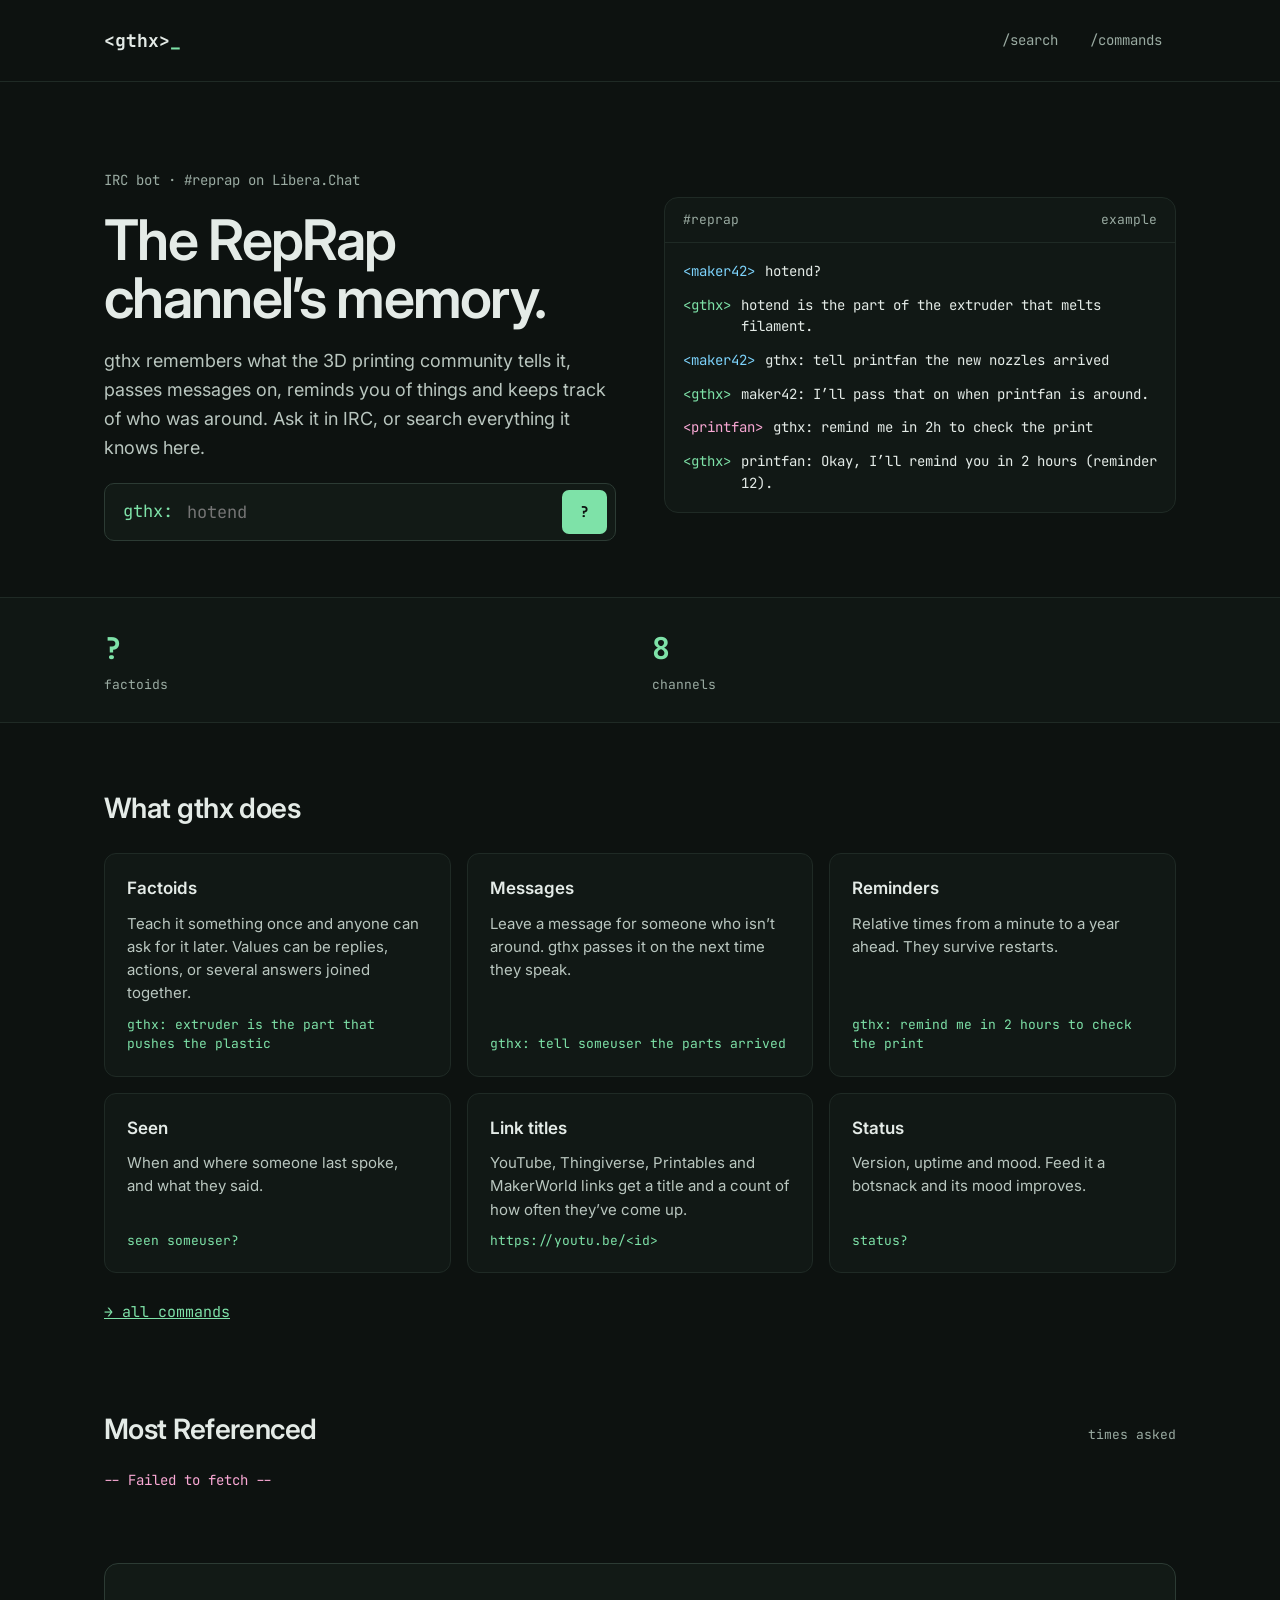
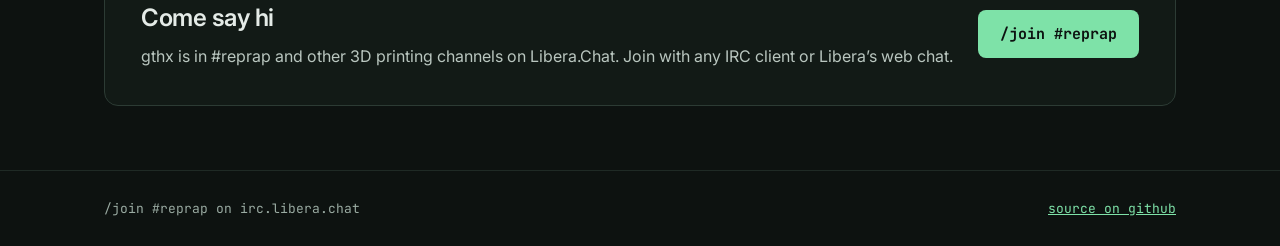
==== site/index.html @ 17c5bcbe "Add the new static site (design B: home, search, commands) Plain HTML, CSS and a small script with n" ====
<!doctype html>
<html lang="en">
<head>
<meta charset="utf-8">
<meta name="viewport" content="width=device-width, initial-scale=1">
<title>gthx · the RepRap channel’s memory</title>
<meta name="description" content="gthx is the factoid bot in #reprap on Libera.Chat. Search everything the 3D printing community has taught it.">
<link rel="icon" href="favicon.ico">
<link rel="preconnect" href="https://fonts.googleapis.com">
<link rel="preconnect" href="https://fonts.gstatic.com" crossorigin>
<link rel="stylesheet" href="https://fonts.googleapis.com/css2?family=JetBrains+Mono:wght@400;500;700&amp;family=Inter:wght@400;500;600&amp;display=swap">
<link rel="stylesheet" href="assets/site.css">
<script src="assets/config.js"></script>
<script src="assets/site.js" defer></script>
</head>
<body data-page="home">
<header class="site-header">
<div class="wrap">
<a class="logo" href="./">&lt;gthx&gt;<span>_</span></a>
<nav class="site-nav" aria-label="Main">
<a href="search.html">/search</a>
<a href="commands.html">/commands</a>
</nav>
</div>
</header>

<main>
<section class="hero">
<div class="wrap">
<div class="hero-text">
<p class="eyebrow">IRC bot · #reprap on Libera.Chat</p>
<h1>The RepRap channel’s memory.</h1>
<p class="lead">gthx remembers what the 3D printing community tells it, passes messages on, reminds you of things and keeps track of who was around. Ask it in IRC, or search everything it knows here.</p>
<form class="search-box" role="search" action="search.html" method="get">
<label for="q">gthx:</label>
<input id="q" name="q" type="search" placeholder="hotend" maxlength="100" autocomplete="off" required>
<button type="submit" aria-label="Search">?</button>
</form>
</div>

<figure class="chat" aria-label="An example conversation with gthx">
<div class="chat-title"><span>#reprap</span><span>example</span></div>
<div class="chat-log">
<p><span class="nick nick-user">&lt;maker42&gt;</span><span>hotend?</span></p>
<p><span class="nick nick-bot">&lt;gthx&gt;</span><span>hotend is the part of the extruder that melts filament.</span></p>
<p><span class="nick nick-user">&lt;maker42&gt;</span><span>gthx: tell printfan the new nozzles arrived</span></p>
<p><span class="nick nick-bot">&lt;gthx&gt;</span><span>maker42: I’ll pass that on when printfan is around.</span></p>
<p><span class="nick nick-other">&lt;printfan&gt;</span><span>gthx: remind me in 2h to check the print</span></p>
<p><span class="nick nick-bot">&lt;gthx&gt;</span><span>printfan: Okay, I’ll remind you in 2 hours (reminder 12).</span></p>
</div>
</figure>
</div>
</section>

<section class="stats" aria-label="Stats">
<div class="wrap">
<div class="stat"><span class="stat-value" id="stat-factoids">…</span><span class="stat-label">factoids</span></div>
<div class="stat"><span class="stat-value">8</span><span class="stat-label">channels</span></div>
</div>
</section>

<div class="wrap home-sections">
<section aria-labelledby="what">
<h2 id="what">What gthx does</h2>
<div class="features">
<article class="feature"><h3>Factoids</h3><p>Teach it something once and anyone can ask for it later. Values can be replies, actions, or several answers joined together.</p><code>gthx: extruder is the part that pushes the plastic</code></article>
<article class="feature"><h3>Messages</h3><p>Leave a message for someone who isn’t around. gthx passes it on the next time they speak.</p><code>gthx: tell someuser the parts arrived</code></article>
<article class="feature"><h3>Reminders</h3><p>Relative times from a minute to a year ahead. They survive restarts.</p><code>gthx: remind me in 2 hours to check the print</code></article>
<article class="feature"><h3>Seen</h3><p>When and where someone last spoke, and what they said.</p><code>seen someuser?</code></article>
<article class="feature"><h3>Link titles</h3><p>YouTube, Thingiverse, Printables and MakerWorld links get a title and a count of how often they’ve come up.</p><code>https://youtu.be/&lt;id&gt;</code></article>
<article class="feature"><h3>Status</h3><p>Version, uptime and mood. Feed it a botsnack and its mood improves.</p><code>status?</code></article>
</div>
<a class="more-link" href="commands.html">→ all commands</a>
</section>

<section aria-labelledby="top">
<div class="section-head">
<h2 id="top">Most Referenced</h2>
<span class="note">times asked</span>
</div>
<p class="status" id="top-status">-- loading --</p>
<ol class="ranked top-grid" id="top-list"></ol>
</section>

<section class="join" aria-labelledby="join">
<div>
<h2 id="join">Come say hi</h2>
<p>gthx is in #reprap and other 3D printing channels on Libera.Chat. Join with any IRC client or Libera’s web chat.</p>
</div>
<a class="button" href="https://web.libera.chat/#reprap">/join #reprap</a>
</section>
</div>
</main>

<footer class="site-footer">
<div class="wrap">
<span>/join #reprap on irc.libera.chat</span>
<a href="https://github.com/gunnbr/GthxNetBot">source on github</a>
</div>
</footer>
</body>
</html>
---- site/assets/site.css ----
/* gthx.net: direction B ("Terminal"). Dark, monospace accents, IRC-flavoured. */

:root {
  --bg: #0d1210;
  --panel: #111815;
  --field: #121a16;
  --band: #101714;
  --line: #1f2a25;
  --line-soft: #1a241f;
  --line-strong: #2c3b34;
  --text: #e4ebe7;
  --text-soft: #d3ddd7;
  --text-muted: #b9c6bf;
  --text-faint: #9aaba2;
  --accent: #7ee2a8;
  --accent-hover: #b7f5cf;
  --nick-user: #7dd3fc;
  --nick-other: #f9a8d4;
  --mono: "JetBrains Mono", ui-monospace, SFMono-Regular, Menlo, Consolas, monospace;
  --sans: Inter, system-ui, -apple-system, "Segoe UI", sans-serif;
  color-scheme: dark;
}

*, *::before, *::after { box-sizing: border-box; }

html { -webkit-text-size-adjust: 100%; }

body {
  margin: 0;
  background: var(--bg);
  color: var(--text);
  font-family: var(--sans);
  line-height: 1.5;
  min-height: 100vh;
  display: flex;
  flex-direction: column;
}

body > main { flex: 1; }

a { color: var(--accent); }
a:hover { color: var(--accent-hover); }
a:focus-visible, button:focus-visible, input:focus-visible {
  outline: 2px solid var(--accent);
  outline-offset: 2px;
}

code, .mono { font-family: var(--mono); }

.wrap { max-width: 1120px; margin: 0 auto; padding-left: 24px; padding-right: 24px; }

.visually-hidden {
  position: absolute; width: 1px; height: 1px; overflow: hidden;
  clip: rect(0 0 0 0); white-space: nowrap;
}

/* Header and footer */

.site-header { border-bottom: 1px solid var(--line); }
.site-header .wrap {
  padding-top: 18px; padding-bottom: 18px;
  display: flex; flex-wrap: wrap; align-items: center; justify-content: space-between; gap: 16px;
}
.logo {
  font-family: var(--mono); font-weight: 700; font-size: 18px;
  color: var(--text); text-decoration: none;
}
.logo span { color: var(--accent); }
.site-nav { display: flex; flex-wrap: wrap; gap: 4px; font-family: var(--mono); font-size: 14px; }
.site-nav a { padding: 12px 14px; color: var(--text-faint); text-decoration: none; }
.site-nav a:hover { color: var(--text); }
.site-nav a[aria-current="page"] { color: var(--accent); }

.site-footer { border-top: 1px solid var(--line); margin-top: 32px; }
.site-footer .wrap {
  padding-top: 28px; padding-bottom: 28px;
  display: flex; flex-wrap: wrap; justify-content: space-between; gap: 12px;
  font-family: var(--mono); font-size: 13px; color: var(--text-faint);
}

/* Shared pieces */

.eyebrow { margin: 0; font-family: var(--mono); font-size: 14px; color: var(--text-faint); }
h1 { margin: 0; font-weight: 600; letter-spacing: -0.02em; line-height: 1.1; font-size: clamp(34px, 6vw, 44px); }
h2 { margin: 0; font-weight: 600; letter-spacing: -0.02em; }
.lead { margin: 0; font-size: 18px; line-height: 1.6; color: var(--text-muted); max-width: 640px; }

.search-box {
  display: flex; align-items: center; gap: 12px; max-width: 760px;
  border: 1px solid var(--line-strong); border-radius: 10px; background: var(--field);
  padding: 0 8px 0 18px;
}
.search-box:focus-within { border-color: var(--accent); }
.search-box label { font-family: var(--mono); font-size: 17px; color: var(--accent); white-space: nowrap; }
.search-box input {
  flex: 1; min-width: 0; height: 56px; border: 0; background: transparent; color: var(--text);
  font-family: var(--mono); font-size: 17px;
}
.search-box input:focus { outline: none; }
.search-box button {
  height: 44px; padding: 0 18px; border: 0; border-radius: 7px; cursor: pointer;
  background: var(--accent); color: var(--bg);
  font-family: var(--mono); font-size: 15px; font-weight: 700;
}
.search-box button:hover { background: var(--accent-hover); }

.status { margin: 0; font-family: var(--mono); font-size: 14px; color: var(--text-faint); }
.status.error { color: var(--nick-other); }

.chip {
  font-family: var(--mono); font-size: 12px; color: var(--text-muted);
  border: 1px solid var(--line-strong); border-radius: 4px; padding: 1px 6px; white-space: nowrap;
}

.cmd {
  font-family: var(--mono); font-size: 14px; color: var(--accent);
  background: var(--field); border: 1px solid var(--line); border-radius: 6px; padding: 6px 10px;
  overflow-wrap: anywhere;
}

/* Ranked factoid list (home and search sidebar) */

.ranked { margin: 0; padding: 0; list-style: none; font-family: var(--mono); font-size: 15px; }
.ranked li { display: flex; align-items: center; gap: 12px; padding: 12px 0; border-bottom: 1px solid var(--line-soft); }
.ranked .rank { color: var(--text-faint); width: 28px; flex: 0 0 auto; }
.ranked a { flex: 1; min-width: 0; text-decoration: none; overflow-wrap: anywhere; }
.ranked .count { color: var(--text-faint); font-size: 13px; }

/* Home */

.hero .wrap {
  padding-top: 88px; padding-bottom: 56px;
  display: grid; grid-template-columns: repeat(auto-fit, minmax(min(100%, 440px), 1fr)); gap: 48px; align-items: center;
}
.hero-text { display: flex; flex-direction: column; gap: 20px; }
.hero h1 { font-size: clamp(38px, 7vw, 56px); line-height: 1.04; letter-spacing: -0.03em; }
.hero .lead { max-width: 520px; }

.chat { margin: 0; border: 1px solid var(--line); border-radius: 14px; background: var(--panel); overflow: hidden; }
.chat-title {
  display: flex; justify-content: space-between; padding: 12px 18px; border-bottom: 1px solid var(--line);
  font-family: var(--mono); font-size: 13px; color: var(--text-faint);
}
.chat-log { padding: 18px; display: flex; flex-direction: column; gap: 12px; font-family: var(--mono); font-size: 14px; line-height: 1.55; }
.chat-log p { margin: 0; display: flex; gap: 10px; }
.chat-log .nick { flex: 0 0 auto; }
.nick-user { color: var(--nick-user); }
.nick-other { color: var(--nick-other); }
.nick-bot { color: var(--accent); }

.stats { border-top: 1px solid var(--line); border-bottom: 1px solid var(--line); background: var(--band); }
.stats .wrap {
  padding-top: 28px; padding-bottom: 28px;
  display: grid; grid-template-columns: repeat(auto-fit, minmax(min(100%, 200px), 1fr)); gap: 24px;
  font-family: var(--mono);
}
.stat { display: flex; flex-direction: column; gap: 4px; }
.stat-value { font-size: 30px; font-weight: 700; color: var(--accent); }
.stat-label { font-size: 13px; color: var(--text-faint); }

.home-sections { padding-top: 64px; padding-bottom: 32px; display: flex; flex-direction: column; gap: 72px; }
.home-sections h2 { font-size: 28px; }
.section-head { display: flex; flex-wrap: wrap; align-items: baseline; justify-content: space-between; gap: 8px; margin-bottom: 20px; }
.section-head .note { font-family: var(--mono); font-size: 13px; color: var(--text-faint); }

.features { display: grid; grid-template-columns: repeat(auto-fill, minmax(min(100%, 320px), 1fr)); gap: 16px; margin-top: 24px; }
.feature { border: 1px solid var(--line); border-radius: 12px; padding: 22px; background: var(--panel); display: flex; flex-direction: column; gap: 10px; }
.feature h3 { margin: 0; font-size: 17px; font-weight: 600; }
.feature p { margin: 0; font-size: 15px; line-height: 1.55; color: var(--text-muted); flex: 1; }
.feature code { font-size: 13px; color: var(--accent); overflow-wrap: anywhere; }
.more-link { display: inline-block; margin-top: 16px; padding: 12px 0; font-family: var(--mono); font-size: 15px; }

.top-grid { display: grid; grid-template-columns: repeat(auto-fill, minmax(min(100%, 480px), 1fr)); column-gap: 40px; }

.join {
  border: 1px solid var(--line-strong); border-radius: 14px; padding: 36px; background: var(--field);
  display: flex; flex-wrap: wrap; align-items: center; justify-content: space-between; gap: 24px;
}
.join div { display: flex; flex-direction: column; gap: 8px; flex: 1 1 420px; min-width: 0; }
.join h2 { font-size: 24px; }
.join p { margin: 0; font-size: 16px; line-height: 1.55; color: var(--text-muted); }
.button {
  display: inline-flex; align-items: center; height: 48px; padding: 0 22px; border-radius: 8px;
  background: var(--accent); color: var(--bg); text-decoration: none;
  font-family: var(--mono); font-weight: 700; font-size: 15px;
}
.button:hover { background: var(--accent-hover); color: var(--bg); }

/* Search */

.search-head .wrap { padding-top: 64px; padding-bottom: 32px; display: flex; flex-direction: column; gap: 18px; }

.search-body { display: flex; flex-wrap: wrap; gap: 40px; align-items: flex-start; padding-top: 8px; padding-bottom: 32px; }
.results { flex: 999 1 560px; min-width: 0; display: flex; flex-direction: column; }
.results h2 { margin: 0 0 12px; font-family: var(--mono); font-size: 14px; font-weight: 500; color: var(--text-faint); letter-spacing: 0; }
.result {
  display: flex; flex-wrap: wrap; gap: 4px 14px; padding: 14px 0; border-bottom: 1px solid var(--line-soft);
  font-family: var(--mono); font-size: 15px; line-height: 1.6;
}
.result time { color: var(--text-faint); min-width: 92px; }
.result-body { flex: 1 1 400px; min-width: 0; overflow-wrap: anywhere; }
.result h3 { display: inline; margin: 0; font-size: 15px; font-weight: 700; }
.result h3 a { color: var(--accent); text-decoration: none; }
.result .verb { color: var(--text-faint); }
.result .by { margin: 4px 0 0; font-size: 13px; color: var(--text-faint); }

.sidebar {
  flex: 1 1 300px; min-width: 0; border: 1px solid var(--line); border-radius: 12px; padding: 20px; background: var(--panel);
  display: flex; flex-direction: column; gap: 12px;
}
.sidebar h2 { font-family: var(--mono); font-size: 14px; font-weight: 500; color: var(--text-faint); letter-spacing: 0; }

/* Commands */

.doc-head .wrap { padding-top: 64px; padding-bottom: 32px; display: flex; flex-direction: column; gap: 16px; }
.doc-head .lead { font-size: 17px; max-width: 720px; }
.doc-head code { color: var(--accent); }

.doc-body { display: flex; flex-wrap: wrap; gap: 48px; align-items: flex-start; padding-top: 16px; padding-bottom: 40px; }
.toc { flex: 1 1 200px; min-width: 0; display: flex; flex-direction: column; gap: 2px; font-family: var(--mono); font-size: 14px; }
.toc p { margin: 0 0 8px; font-size: 12px; text-transform: uppercase; letter-spacing: 0.08em; color: var(--text-faint); }
.toc a { padding: 10px 0; text-decoration: none; }
.doc { flex: 999 1 640px; min-width: 0; display: flex; flex-direction: column; gap: 56px; }
.doc section { scroll-margin-top: 24px; }
.doc h2 { font-size: 24px; letter-spacing: -0.01em; margin-bottom: 6px; }
.doc .intro { margin: 0 0 14px; font-size: 15px; line-height: 1.55; color: var(--text-faint); }
.doc p { font-size: 15px; line-height: 1.6; color: var(--text-soft); }
.commands { margin: 0; }
.command { display: flex; flex-wrap: wrap; gap: 8px 24px; padding: 16px 0; border-top: 1px solid var(--line-soft); }
.command dt { flex: 1 1 340px; min-width: 0; display: flex; flex-wrap: wrap; align-items: center; gap: 8px; }
.command dd { flex: 1 1 320px; min-width: 0; margin: 0; font-size: 15px; line-height: 1.55; color: var(--text-soft); }
.box { border: 1px solid var(--line); border-radius: 12px; background: var(--panel); padding: 24px; }
.box h2 { font-size: 18px; }
.box ul { margin: 12px 0 0; padding-left: 20px; display: flex; flex-direction: column; gap: 8px; font-size: 15px; line-height: 1.55; color: var(--text-soft); }
.box code { color: var(--accent); }
.examples { display: flex; flex-wrap: wrap; gap: 8px; margin: 14px 0; }
.table-scroll { overflow-x: auto; border: 1px solid var(--line); border-radius: 12px; margin-top: 14px; }
table { width: 100%; min-width: 560px; border-collapse: collapse; font-size: 14px; }
thead th { text-align: left; padding: 12px 16px; font-family: var(--mono); font-size: 12px; font-weight: 500; text-transform: uppercase; letter-spacing: 0.06em; color: var(--text-faint); }
tbody tr { border-top: 1px solid var(--line-soft); vertical-align: top; }
tbody th { padding: 14px 16px; text-align: left; font-weight: 600; }
tbody td { padding: 14px 16px; color: var(--text-soft); line-height: 1.5; }
tbody td.link { font-family: var(--mono); font-size: 13px; color: var(--accent); overflow-wrap: anywhere; }
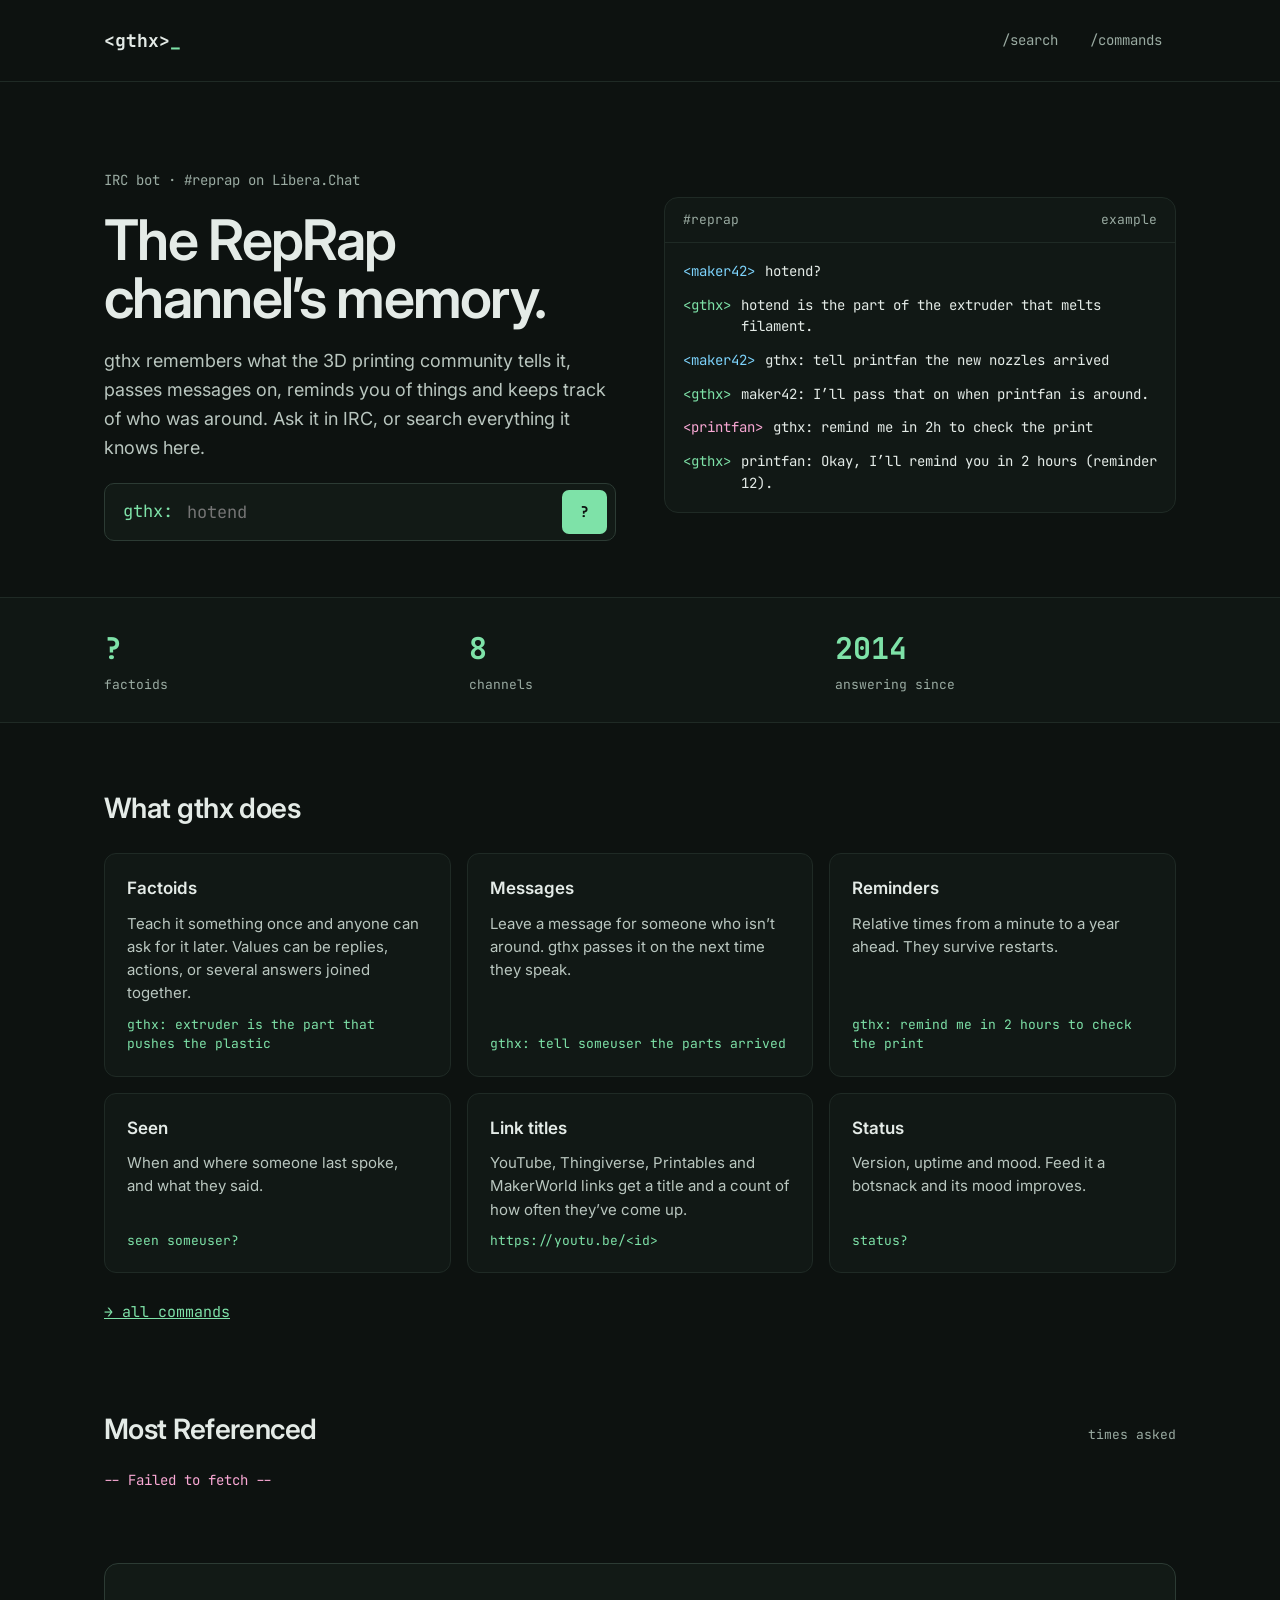
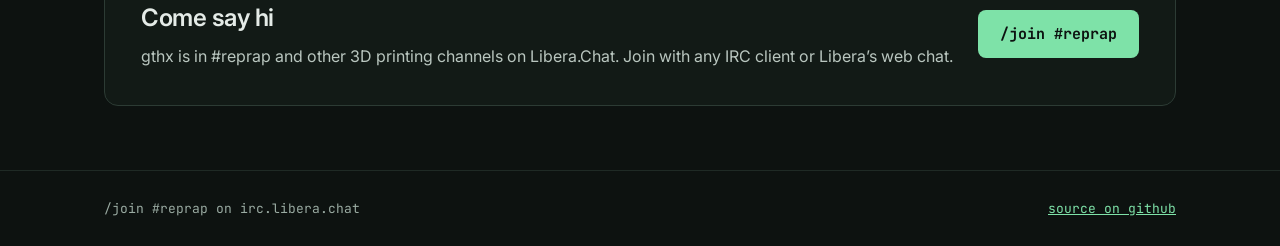
==== commit ba3cb31e: "Add CI, Dependabot and the 2014 start year; plan retiring old sites Co-Authored-By: Claude Opus 5.5 " ====
--- a/site/index.html
+++ b/site/index.html
@@ -56,6 +56,7 @@
 <div class="wrap">
 <div class="stat"><span class="stat-value" id="stat-factoids">…</span><span class="stat-label">factoids</span></div>
 <div class="stat"><span class="stat-value">8</span><span class="stat-label">channels</span></div>
+<div class="stat"><span class="stat-value">2014</span><span class="stat-label">answering since</span></div>
 </div>
 </section>
 
